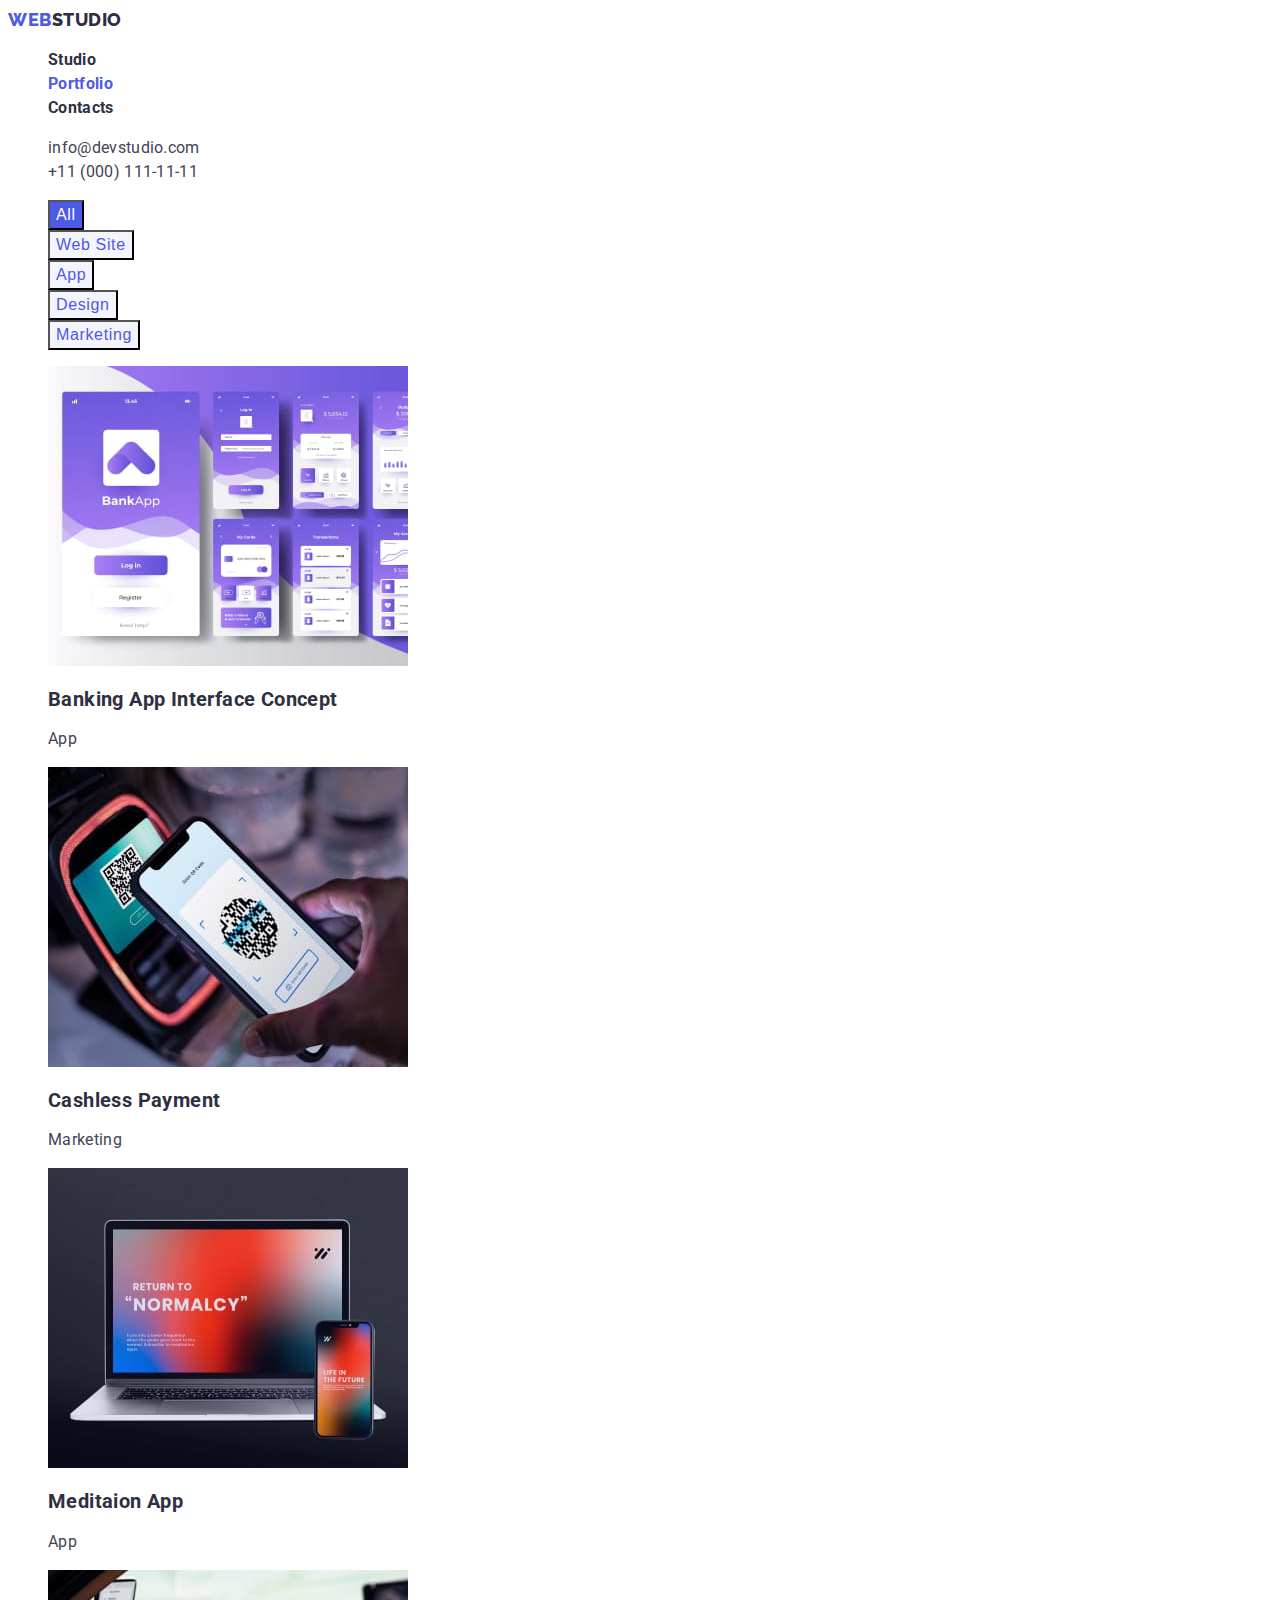
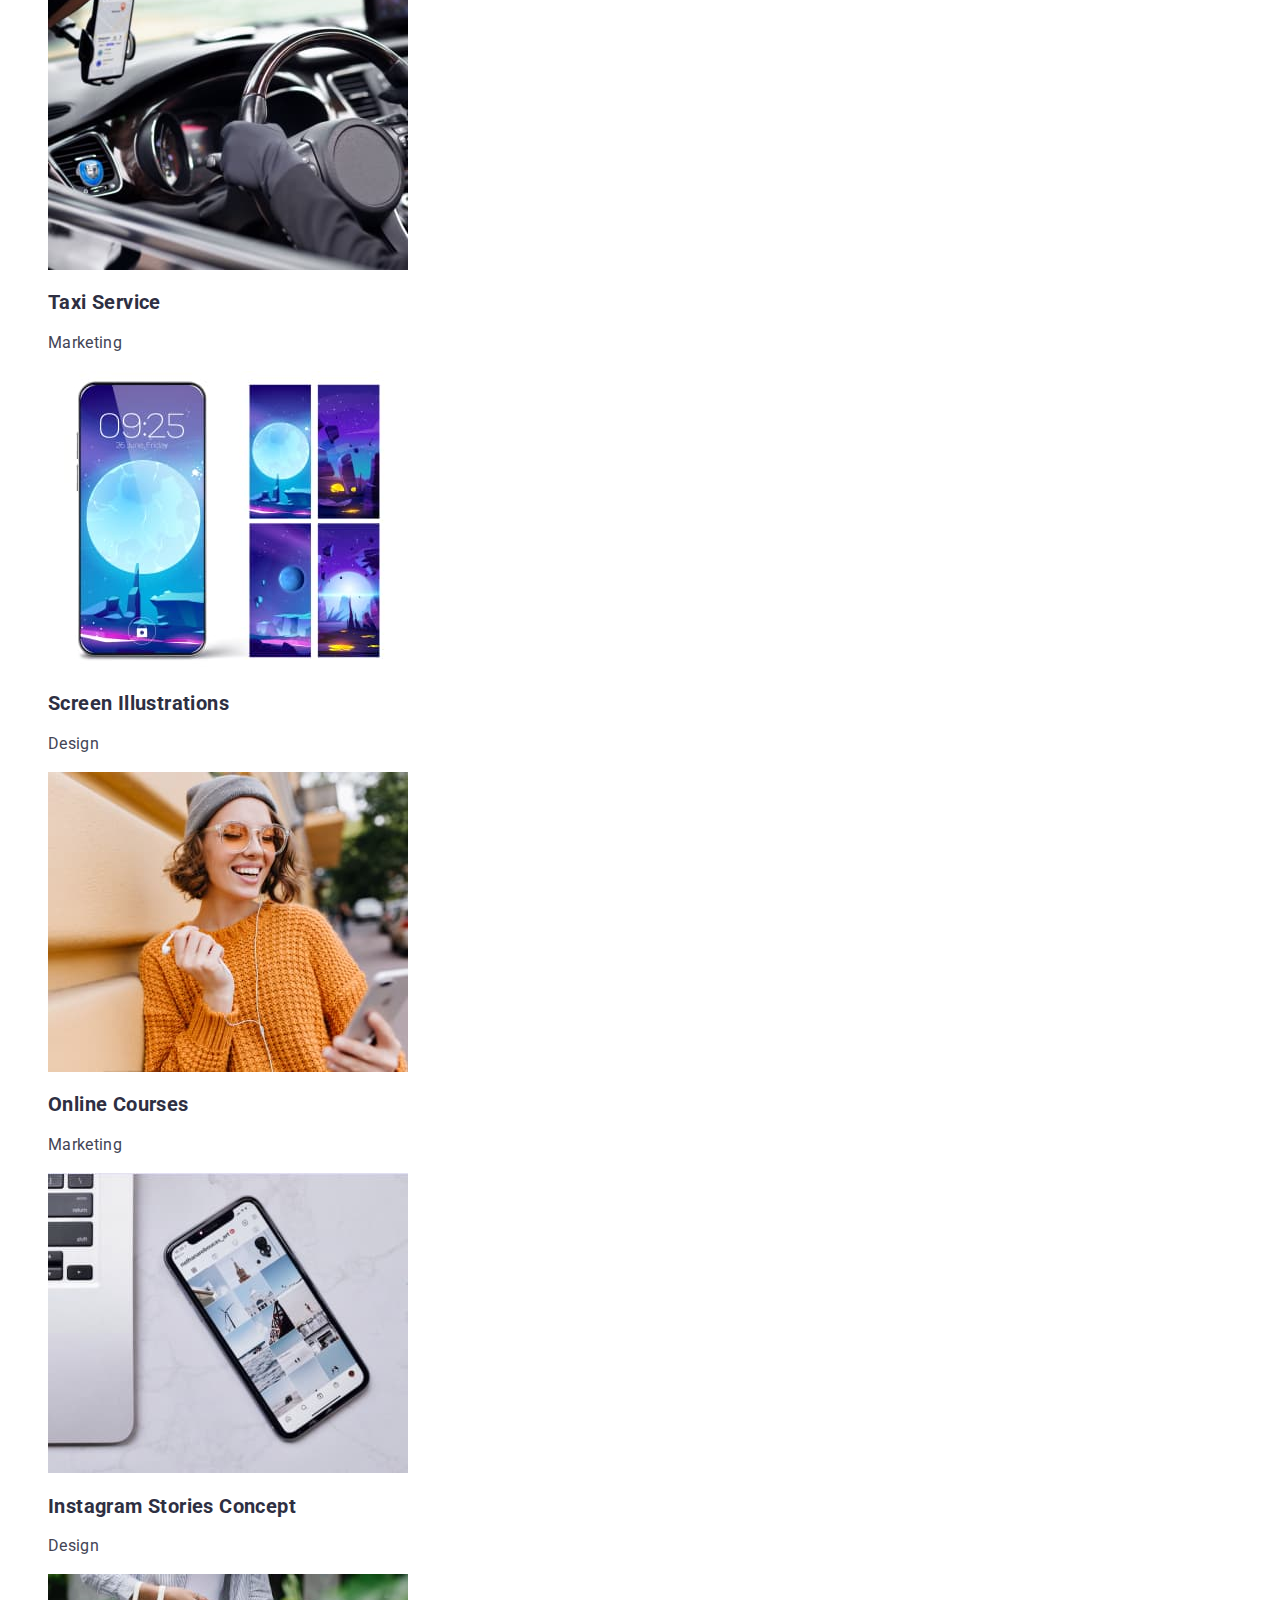
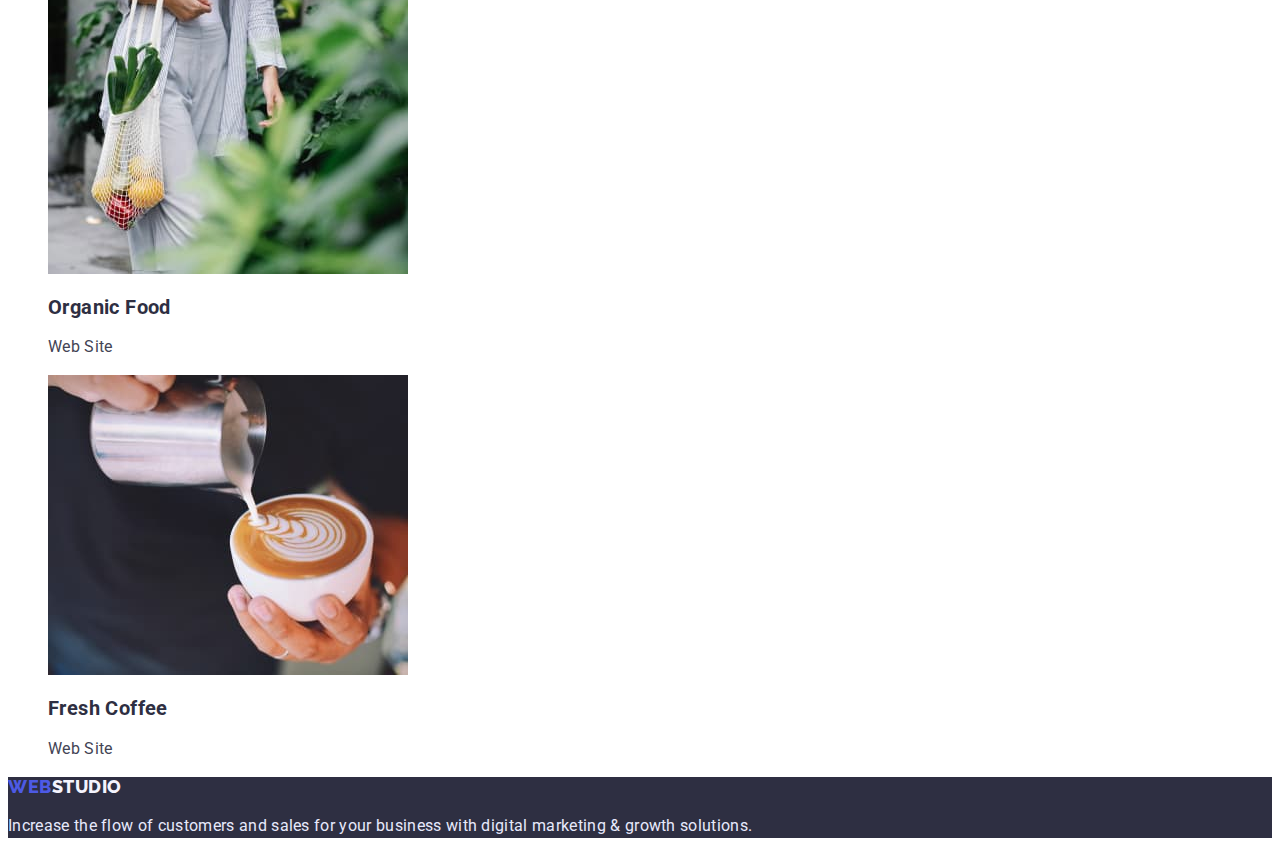
==== portfolio.html @ bb254d31 "added past work" ====
<!DOCTYPE html>
<html lang="en">
  <head>
    <meta charset="UTF-8" />
    <meta http-equiv="X-UA-Compatible" content="IE=edge" />
    <meta name="viewport" content="width=device-width, initial-scale=1.0" />
    <title>WebStudio</title>
    <link rel="preconnect" href="https://fonts.googleapis.com" />
    <link rel="preconnect" href="https://fonts.gstatic.com" crossorigin />
    <link
      href="https://fonts.googleapis.com/css2?family=Raleway:wght@700&family=Roboto:wght@400;500;700;900&display=swap"
      rel="stylesheet" />
    <link rel="stylesheet" href="./css/styles.css" />
  </head>
  <body>
    <!-- HEADER  -->
    <header class="header">
      <!-- NAV  -->
      <nav class="nav">
        <a href="./index.html" class="header-logo link">
          <span class="header-logo-accent">web</span>studio</a
        >
        <ul class="nav-list list">
          <li class="nav-item">
            <a href="./index.html" class="nav-link link"> Studio</a>
          </li>
          <li class="nav-items">
            <a href="./portfolio.html" class="nav-link link current"
              >Portfolio</a
            >
          </li>
          <li class="nav-items">
            <a href="#" class="nav-link link">Contacts</a>
          </li>
        </ul>
      </nav>
      <!-- CONTACTS  -->
      <ul class="contact-list list">
        <li class="contact-items">
          <a href="mailto:info@devstudio.com" class="contact-link link">
            info@devstudio.com
          </a>
        </li>
        <li class="contact-items">
          <a href="tel:+110001111111" class="contact-link link">
            +11 (000) 111-11-11</a
          >
        </li>
      </ul>
    </header>
    <!-- MAIN  -->
    <main>
      <section>
        <h1 hidden>Portfolio</h1>
        <ul class="portfolio-menu list">
          <li>
            <button type="button" class="menu-button current-button">All</button>
          </li>
          <li>
            <button type="button" class="menu-button">Web Site</button>
          </li>
          <li>
            <button type="button" class="menu-button">App</button>
          </li>
          <li>
            <button type="button" class="menu-button">Design</button>
          </li>
          <li>
            <button type="button" class="menu-button">Marketing</button>
          </li>
        </ul>
        <ul class="portfolio-list list">
          <li>
            <a href="" class="portfolio-link link">
              <img
                src="./images/banking-app.jpg"
                alt="Banking App"
                width="360"
                height="300"
              />
              <h2 class="porfolio-title">Banking App Interface Concept</h2>
              <p class="portfolio-text">App</p>
              <p hidden  class="portfolio-text-tip">
                14 Stylish and User-Friendly App Design Concepts · Task Manager
                App · Calorie Tracker App · Exotic Fruit Ecommerce App · Cloud
                Storage App
              </p>
            </a>
          </li>
          <li>
            <a href="" class="portfolio-link link">
              <img
                src="./images/cashless-payment.jpg"
                alt="Cashless Payment"
                width="360"
                height="300"
              />
              <h2 class="porfolio-title">Cashless Payment</h2>
              <p class="portfolio-text">Marketing</p>
              <p hidden class="portfolio-text-tip">
                14 Stylish and User-Friendly App Design Concepts · Task Manager
                App · Calorie Tracker App · Exotic Fruit Ecommerce App · Cloud
                Storage App
              </p>
            </a>
          </li>
          <li>
            <a href="" class="portfolio-link link">
              <img
                src="./images/meditaion-app.jpg"
                alt="Meditaion App"
                width="360"
                height="300"
              />
              <h2 class="porfolio-title">Meditaion App</h2>
              <p class="portfolio-text">App</p>
              <p hidden class="portfolio-text-tip">
                14 Stylish and User-Friendly App Design Concepts · Task Manager
                App · Calorie Tracker App · Exotic Fruit Ecommerce App · Cloud
                Storage App
              </p>
            </a>
          </li>
          <li>
            <a href="" class="portfolio-link link">
              <img
                src="./images/taxi-service.jpg"
                alt="Taxi Service"
                width="360"
                height="300"
              />
              <h2 class="porfolio-title">Taxi Service</h2>
              <p class="portfolio-text">Marketing</p>
              <p hidden class="portfolio-text-tip">
                14 Stylish and User-Friendly App Design Concepts · Task Manager
                App · Calorie Tracker App · Exotic Fruit Ecommerce App · Cloud
                Storage App
              </p>
            </a>
          </li>
          <li>
            <a href="" class="portfolio-link link">
              <img
                src="./images/screen-illustrations.jpg"
                alt="Screen Illustrations"
                width="360"
                height="300"
              />
              <h2 class="porfolio-title">Screen Illustrations</h2>
              <p class="portfolio-text">Design</p>
              <p hidden class="portfolio-text-tip">
                14 Stylish and User-Friendly App Design Concepts · Task Manager
                App · Calorie Tracker App · Exotic Fruit Ecommerce App · Cloud
                Storage App
              </p>
            </a>
          </li>
          <li>
            <a href="" class="portfolio-link link">
              <img
                src="./images/online-courses.jpg"
                alt="Online Courses"
                width="360"
                height="300"
              />
              <h2 class="porfolio-title">Online Courses</h2>
              <p class="portfolio-text">Marketing</p>
              <p hidden class="portfolio-text-tip">
                14 Stylish and User-Friendly App Design Concepts · Task Manager
                App · Calorie Tracker App · Exotic Fruit Ecommerce App · Cloud
                Storage App
              </p>
            </a>
          </li>
          <li>
            <a href="" class="portfolio-link link">
              <img
                src="./images/instagram-stories.jpg"
                alt="Instagram Stories Concept"
                width="360"
                height="300"
              />
              <h2 class="porfolio-title">Instagram Stories Concept</h2>
              <p class="portfolio-text">Design</p>
              <p hidden class="portfolio-text-tip">
                14 Stylish and User-Friendly App Design Concepts · Task Manager
                App · Calorie Tracker App · Exotic Fruit Ecommerce App · Cloud
                Storage App
              </p>
            </a>
          </li>
          <li>
            <a href="" class="portfolio-link link">
              <img
                src="./images/organic-food.jpg"
                alt="Organic Food"
                width="360"
                height="300"
              />
              <h2 class="porfolio-title">Organic Food</h2>
              <p class="portfolio-text">Web Site</p>
              <p hidden class="portfolio-text-tip">
                14 Stylish and User-Friendly App Design Concepts · Task Manager
                App · Calorie Tracker App · Exotic Fruit Ecommerce App · Cloud
                Storage App
              </p>
            </a>
          </li>
          <li>
            <a href="" class="portfolio-link link">
              <img
                src="./images/fresh-coffee.jpg"
                alt="Fresh Coffee"
                width="360"
                height="300"
              />
              <h2 class="porfolio-title">Fresh Coffee</h2>
              <p class="portfolio-text">Web Site</p>
              <p hidden class="portfolio-text-tip">
                14 Stylish and User-Friendly App Design Concepts · Task Manager
                App · Calorie Tracker App · Exotic Fruit Ecommerce App · Cloud
                Storage App
              </p>
            </a>
          </li>
        </ul>
      </section>
    </main>
    <footer class="footer">
      <a href="./index.html" class="footer-logo link">
        <span class="footer-logo-accent">web</span>studio</a
      >
      <p class="footer-text">
        Increase the flow of customers and sales for your business with digital
        marketing & growth solutions.
      </p>
    </footer>
  </body>
</html>
---- css/styles.css ----
:root {
  --primary-brand-color: #4d5ae5;
  --dark-color: #2e2f42;
  --success: #31d0aa;
  --text-color: #434455;
  --white-color: #ffffff;
  --light-color: #f4f4fd;
  --accent-color: #e7e9fc;
}

body {
  font-family: "Roboto", sans-serif;
  color: var(--text-color);
}

.list {
  list-style: none;
}

.link {
  text-decoration: none;
}

/* HEADER  */
/* LOGO  */
.header-logo {
  font-family: "Raleway", sans-serif;
  color: var(--dark-color);
  font-weight: 800;
  font-size: 18px;
  line-height: 1.33;
  letter-spacing: 0.03em;
  text-transform: uppercase;
}
.header-logo-accent {
  color: var(--primary-brand-color);
}
/* MENU  */
.nav-link {
  font-weight: 700;
  font-size: 16px;
  line-height: 1.5;
  letter-spacing: 0.02em;
  color: var(--dark-color);
}
.current {
  color: var(--primary-brand-color);
}
.nav-link:hover,
.nav-link:focus,
.contact-link:hover,
.contact-link:focus {
  color: var(--primary-brand-color);
}
/* CONTACT  */
.contact-link {
  font-size: 16px;
  line-height: 1.5;
  letter-spacing: 0.02em;
  color: var(--text-color);
}

/* HERO  */
.hero {
  background-color: var(--text-color);
}
.hero-title {
  font-weight: 500;
  font-size: 56px;
  line-height: 1.07;
  text-align: center;
  letter-spacing: 0.02em;
  color: var(--white-color);
}
.hero-button {
  background-color: var(--primary-brand-color);
  color: var(--white-color);
  font-weight: 500;
  font-size: 16px;
  line-height: 1.19;
  align-items: center;
  letter-spacing: 0.04em;
  cursor: pointer;
}
.hero-button:hover,
.hero-button:focus {
  background-color: #404bbf;
}

/* BENEFITS  */
.benefits-title {
  font-weight: 700;
  font-size: 20px;
  line-height: 1.2;
  letter-spacing: 0.02em;
  color: var(--dark-color);
}
.benefits-text {
  font-size: 16px;
  line-height: 1.5;
  letter-spacing: 0.02em;
}
/*  FEATURES */
.features-title {
  font-style: normal;
  font-weight: 700;
  font-size: 36px;
  line-height: 1.11;
  text-align: center;
  letter-spacing: 0.02em;
  text-transform: capitalize;
  color: var(--dark-color);
}
/* TEAM  */
.team {
background-color: var(--light-color);
}
.team-items {
  background-color: var(--white-color);
}
.team-title {
  font-weight: 700;
  font-size: 36px;
  line-height: 1.11;
  text-align: center;
  letter-spacing: 0.02em;
  text-transform: capitalize;
  color: var(--dark-color);
}
.team-name {
  font-weight: 600;
  font-size: 20px;
  line-height: 1.2;
  text-align: center;
  letter-spacing: 0.02em;
  color: var(--dark-color);
}
.team-text {
  font-size: 16px;
  line-height: 1.5;
  text-align: center;
  letter-spacing: 0.02em;
}
/* FOOTER  */
.footer {
  background-color: var(--dark-color);
}
.footer-logo {
  font-family: "Raleway", sans-serif;
  font-weight: 800;
  font-size: 18px;
  line-height: 1.16;
  align-items: center;
  letter-spacing: 0.03em;
  text-transform: uppercase;
  color: var(--light-color);
}
.footer-logo-accent {
  color: var(--primary-brand-color);
}
.footer-text {
  font-size: 16px;
  line-height: 1.5;
  letter-spacing: 0.02em;
  color: var(--accent-color);
}
/* PORTFOLIO  */
/* MENU  */
.menu-button {
  font-weight: 500;
  font-size: 16px;
  line-height: 1.5;
  align-items: center;
  text-align: center;
  letter-spacing: 0.04em;
  cursor: pointer;
  color: var(--primary-brand-color);
  background-color: var(--light-color);
}
.menu-button:hover,
.menu-button:focus {
  background-color: var(--primary-brand-color);
  color: var(--white-color);
}
.current-button{
  background-color: var(--primary-brand-color);
color: var(--white-color);
}
/* portfolio card  */
.porfolio-title {
  font-weight: 700;
  font-size: 20px;
  line-height: 1.2;

  letter-spacing: 0.02em;
  color: var(--dark-color);
}
.portfolio-text {
  font-size: 16px;
  line-height: 1.5;
  letter-spacing: 0.02em;
  color: var(--text-color);
}
.portfolio-text-tip {
  font-size: 16px;
  line-height: 1.5;
  letter-spacing: 0.02em;
  color: var(--light-color);
}
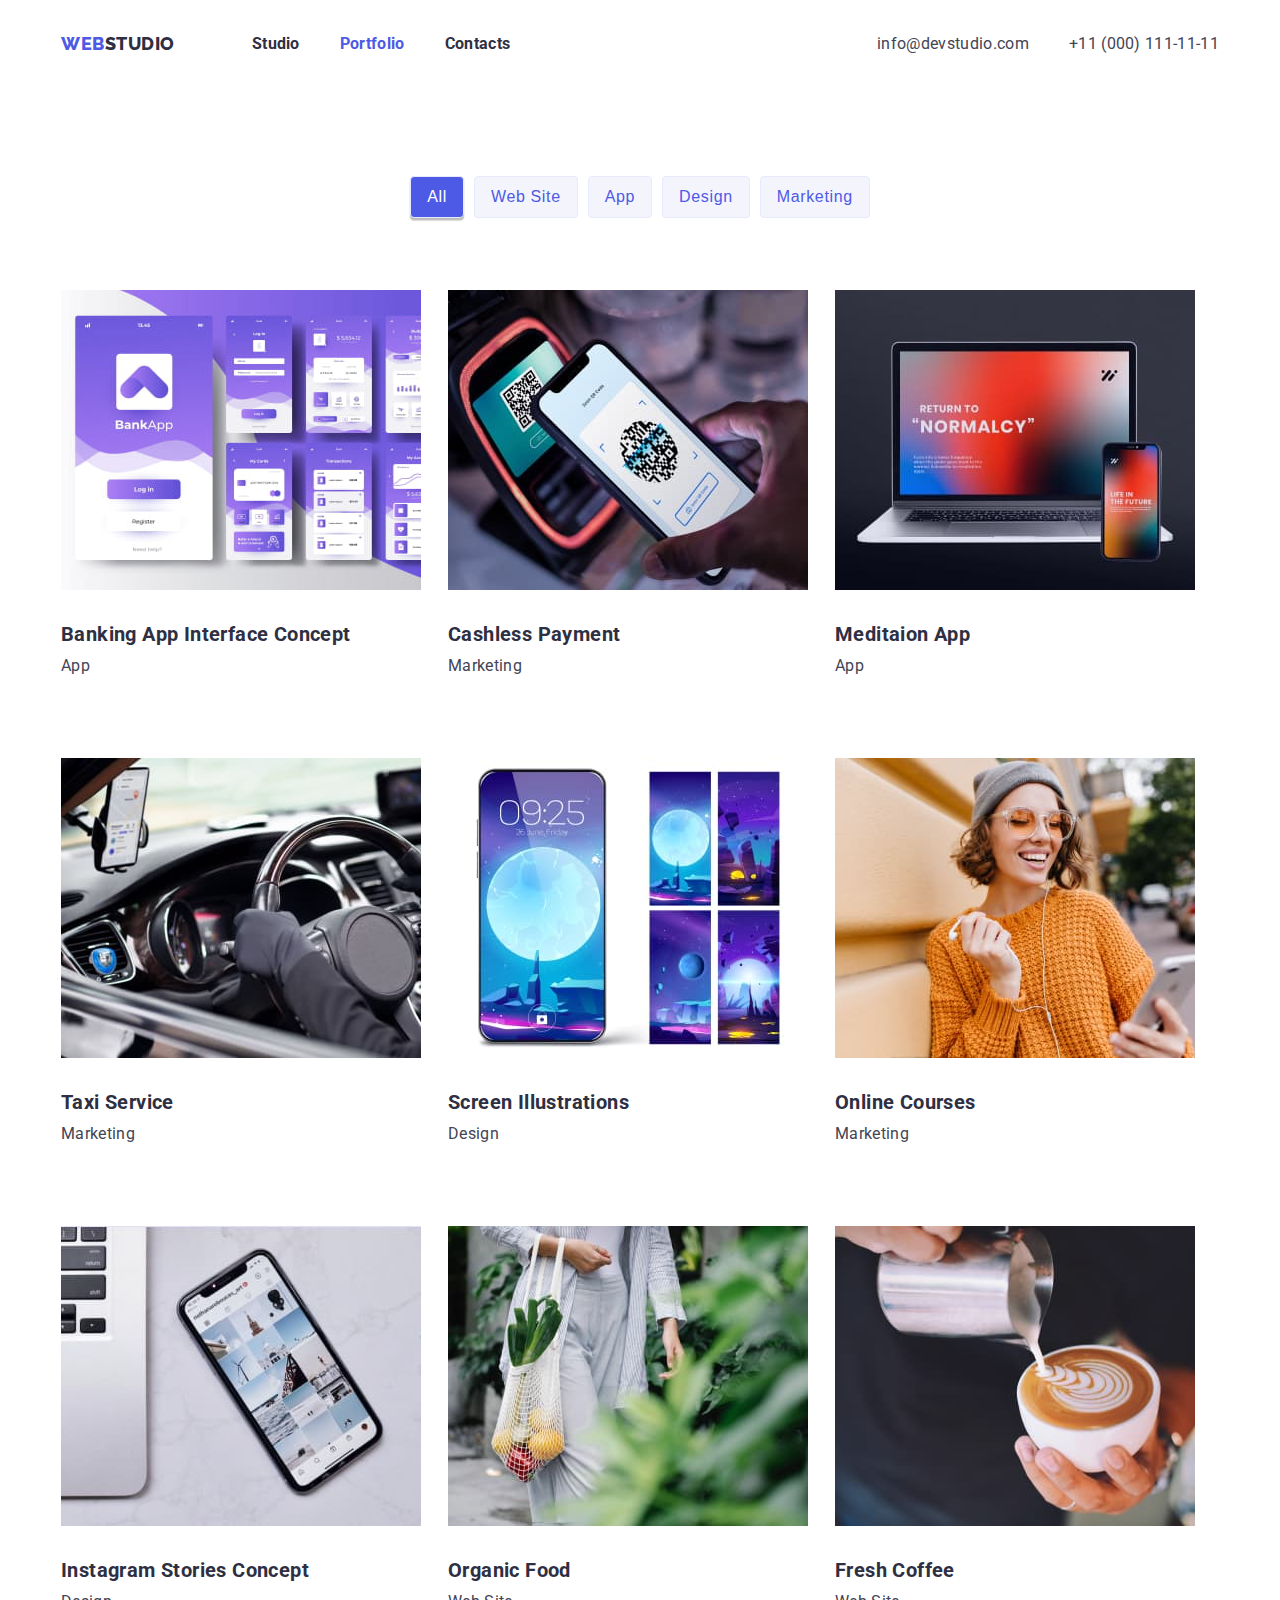
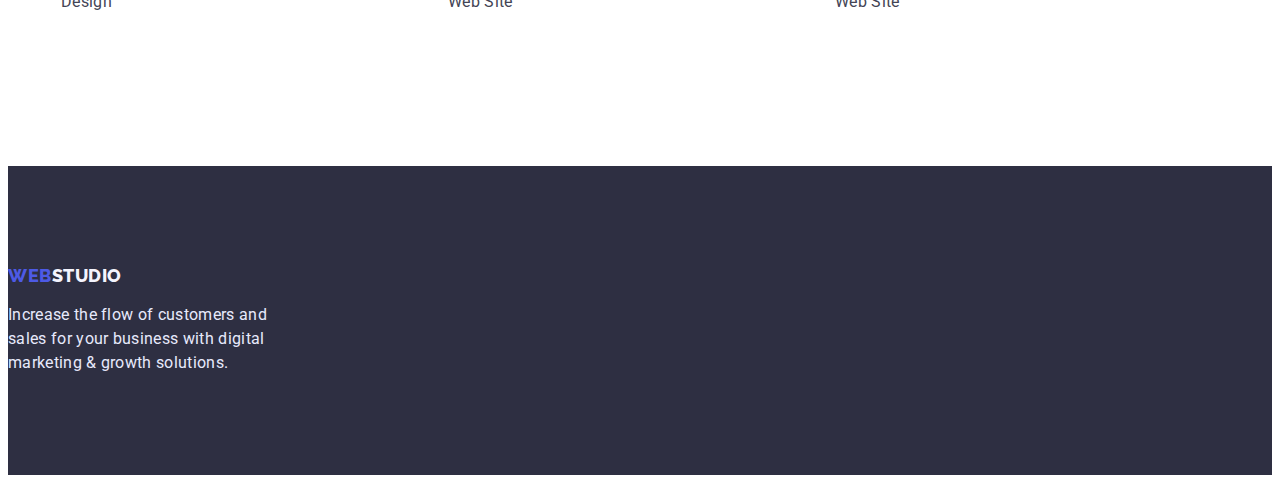
==== commit bdee3912: "added homework 3" ====
--- a/portfolio.html
+++ b/portfolio.html
@@ -10,26 +10,26 @@
     <link
       href="https://fonts.googleapis.com/css2?family=Raleway:wght@700&family=Roboto:wght@400;500;700;900&display=swap"
       rel="stylesheet" />
+      <link rel="stylesheet" href="https://cdnjs.cloudflare.com/ajax/libs/modern-normalize/1.1.0/modern-normalize.min.css" integrity="sha512-wpPYUAdjBVSE4KJnH1VR1HeZfpl1ub8YT/NKx4PuQ5NmX2tKuGu6U/JRp5y+Y8XG2tV+wKQpNHVUX03MfMFn9Q==" crossorigin="anonymous" referrerpolicy="no-referrer" />
     <link rel="stylesheet" href="./css/styles.css" />
   </head>
   <body>
     <!-- HEADER  -->
-    <header class="header">
+     <header class="header">
       <!-- NAV  -->
-      <nav class="nav">
+      <div class="container header-container">
+  <nav class="nav">
         <a href="./index.html" class="header-logo link">
           <span class="header-logo-accent">web</span>studio</a
         >
         <ul class="nav-list list">
           <li class="nav-item">
-            <a href="./index.html" class="nav-link link"> Studio</a>
-          </li>
-          <li class="nav-items">
-            <a href="./portfolio.html" class="nav-link link current"
-              >Portfolio</a
-            >
-          </li>
-          <li class="nav-items">
+            <a href="./index.html" class="nav-link link "> Studio</a>
+          </li>
+          <li class="nav-item">
+            <a href="./portfolio.html" class="nav-link link current">Portfolio</a>
+          </li>
+          <li class="nav-item">
             <a href="#" class="nav-link link">Contacts</a>
           </li>
         </ul>
@@ -47,11 +47,14 @@
           >
         </li>
       </ul>
+      </div>
+    
     </header>
     <!-- MAIN  -->
     <main>
-      <section>
-        <h1 hidden>Portfolio</h1>
+      <section class="section-portfolio">
+        <div class="container">
+<h1 hidden>Portfolio</h1>
         <ul class="portfolio-menu list">
           <li>
             <button type="button" class="menu-button current-button">All</button>
@@ -71,7 +74,7 @@
         </ul>
         <ul class="portfolio-list list">
           <li>
-            <a href="" class="portfolio-link link">
+            <a href="#" class="portfolio-link link">
               <img
                 src="./images/banking-app.jpg"
                 alt="Banking App"
@@ -88,7 +91,7 @@
             </a>
           </li>
           <li>
-            <a href="" class="portfolio-link link">
+            <a href="#" class="portfolio-link link">
               <img
                 src="./images/cashless-payment.jpg"
                 alt="Cashless Payment"
@@ -105,7 +108,7 @@
             </a>
           </li>
           <li>
-            <a href="" class="portfolio-link link">
+            <a href="#" class="portfolio-link link">
               <img
                 src="./images/meditaion-app.jpg"
                 alt="Meditaion App"
@@ -122,7 +125,7 @@
             </a>
           </li>
           <li>
-            <a href="" class="portfolio-link link">
+            <a href="#" class="portfolio-link link">
               <img
                 src="./images/taxi-service.jpg"
                 alt="Taxi Service"
@@ -139,7 +142,7 @@
             </a>
           </li>
           <li>
-            <a href="" class="portfolio-link link">
+            <a href="#" class="portfolio-link link">
               <img
                 src="./images/screen-illustrations.jpg"
                 alt="Screen Illustrations"
@@ -156,7 +159,7 @@
             </a>
           </li>
           <li>
-            <a href="" class="portfolio-link link">
+            <a href="#" class="portfolio-link link">
               <img
                 src="./images/online-courses.jpg"
                 alt="Online Courses"
@@ -173,7 +176,7 @@
             </a>
           </li>
           <li>
-            <a href="" class="portfolio-link link">
+            <a href="#" class="portfolio-link link">
               <img
                 src="./images/instagram-stories.jpg"
                 alt="Instagram Stories Concept"
@@ -190,7 +193,7 @@
             </a>
           </li>
           <li>
-            <a href="" class="portfolio-link link">
+            <a href="#" class="portfolio-link link">
               <img
                 src="./images/organic-food.jpg"
                 alt="Organic Food"
@@ -207,7 +210,7 @@
             </a>
           </li>
           <li>
-            <a href="" class="portfolio-link link">
+            <a href="#" class="portfolio-link link">
               <img
                 src="./images/fresh-coffee.jpg"
                 alt="Fresh Coffee"
@@ -224,7 +227,9 @@
             </a>
           </li>
         </ul>
-      </section>
+   
+        </div>
+           </section>
     </main>
     <footer class="footer">
       <a href="./index.html" class="footer-logo link">
--- a/css/styles.css
+++ b/css/styles.css
@@ -7,12 +7,26 @@
   --light-color: #f4f4fd;
   --accent-color: #e7e9fc;
 }
+h1,h2,h3,h4,h5,h6,p{
+  margin-top: 0;
+  margin-bottom: 0;
+}
+ul,
+ol{
+  margin-top: 0;
+  margin-bottom: 0;
+  padding-left: 0;
+}
+img{
+  display: block;
+}
 
 body {
   font-family: "Roboto", sans-serif;
   color: var(--text-color);
 }
 
+
 .list {
   list-style: none;
 }
@@ -20,9 +34,24 @@
 .link {
   text-decoration: none;
 }
+.container {
+  width: 1158px;
+  padding-left: 12px;
+  padding-right: 12px;
+  margin-right: auto;
+  margin-left: auto;
+}
+.section{
+  padding-top: 120px;
+  padding-bottom: 120px;
+}
 
 /* HEADER  */
 /* LOGO  */
+.header{
+  padding-top: 24px;
+  padding-bottom: 24px;
+}
 .header-logo {
   font-family: "Raleway", sans-serif;
   color: var(--dark-color);
@@ -31,11 +60,27 @@
   line-height: 1.33;
   letter-spacing: 0.03em;
   text-transform: uppercase;
+  margin-right: 77px;
 }
 .header-logo-accent {
   color: var(--primary-brand-color);
 }
 /* MENU  */
+.header-container{
+  display: flex;
+  align-items: center;
+}
+.nav{
+  display: flex;
+  align-items: center;
+}
+.nav-list{
+  display: flex;
+  align-items: center;
+}
+.nav-item:not(:last-child){
+  margin-right: 40px;
+}
 .nav-link {
   font-weight: 700;
   font-size: 16px;
@@ -53,11 +98,19 @@
   color: var(--primary-brand-color);
 }
 /* CONTACT  */
+.contact-list{
+  display: flex;
+  align-items: center;
+  margin-left: auto;
+}
 .contact-link {
   font-size: 16px;
   line-height: 1.5;
   letter-spacing: 0.02em;
   color: var(--text-color);
+}
+.contact-items:not(:last-child){
+  margin-right: 40px;
 }
 
 /* HERO  */
@@ -65,6 +118,7 @@
   background-color: var(--text-color);
 }
 .hero-title {
+  margin-bottom: 48px;
   font-weight: 500;
   font-size: 56px;
   line-height: 1.07;
@@ -81,6 +135,14 @@
   align-items: center;
   letter-spacing: 0.04em;
   cursor: pointer;
+  padding: 16px 32px;
+  box-shadow: 0px 4px 4px rgba(0, 0, 0, 0.15);
+    border-radius: 4px;
+    border-color: transparent;
+    margin-right: auto;
+    margin-left: auto;
+    display: block;
+    
 }
 .hero-button:hover,
 .hero-button:focus {
@@ -88,7 +150,17 @@
 }
 
 /* BENEFITS  */
+.benefits{
+  padding-bottom: 0;
+}
+.benefits-list{
+  display: flex;
+}
+.benefits-item:not(:last-child){
+  margin-right:24px ;
+}
 .benefits-title {
+  margin-bottom: 8px;
   font-weight: 700;
   font-size: 20px;
   line-height: 1.2;
@@ -101,7 +173,14 @@
   letter-spacing: 0.02em;
 }
 /*  FEATURES */
+.features-list{
+  display: flex;
+  justify-content: space-between;
+}
+
+
 .features-title {
+  margin-bottom: 72px;
   font-style: normal;
   font-weight: 700;
   font-size: 36px;
@@ -115,10 +194,17 @@
 .team {
 background-color: var(--light-color);
 }
-.team-items {
+.team-list{
+  display: flex;
+  gap: 26px;
+}
+.team-item {
   background-color: var(--white-color);
-}
+  
+}
+
 .team-title {
+  margin-bottom: 72px;
   font-weight: 700;
   font-size: 36px;
   line-height: 1.11;
@@ -128,6 +214,8 @@
   color: var(--dark-color);
 }
 .team-name {
+  margin-top: 32px;
+  margin-bottom: 8px;
   font-weight: 600;
   font-size: 20px;
   line-height: 1.2;
@@ -136,6 +224,7 @@
   color: var(--dark-color);
 }
 .team-text {
+  margin-bottom: 32px;
   font-size: 16px;
   line-height: 1.5;
   text-align: center;
@@ -143,6 +232,8 @@
 }
 /* FOOTER  */
 .footer {
+  padding-top: 100px;
+  padding-bottom: 100px;
   background-color: var(--dark-color);
 }
 .footer-logo {
@@ -159,13 +250,25 @@
   color: var(--primary-brand-color);
 }
 .footer-text {
+  margin-top: 16px;
+  max-width: 264px;
   font-size: 16px;
   line-height: 1.5;
   letter-spacing: 0.02em;
   color: var(--accent-color);
 }
 /* PORTFOLIO  */
+.section-portfolio{
+  padding-top: 96px;
+  padding-bottom: 120px;
+}
 /* MENU  */
+.portfolio-menu{
+  display: flex;
+justify-content: center;
+gap: 10px;
+margin-bottom: 72px;
+}
 .menu-button {
   font-weight: 500;
   font-size: 16px;
@@ -176,18 +279,31 @@
   cursor: pointer;
   color: var(--primary-brand-color);
   background-color: var(--light-color);
+  border: 1px solid #E7E9FC;
+    border-radius: 4px;
+    padding: 8px 16px;
 }
 .menu-button:hover,
 .menu-button:focus {
   background-color: var(--primary-brand-color);
   color: var(--white-color);
+  box-shadow: 0px 3px 1px rgba(0, 0, 0, 0.1), 0px 2px 1px rgba(0, 0, 0, 0.08), 0px 2px 2px rgba(0, 0, 0, 0.12);
 }
 .current-button{
   background-color: var(--primary-brand-color);
 color: var(--white-color);
+box-shadow: 0px 3px 1px rgba(0, 0, 0, 0.1), 0px 2px 1px rgba(0, 0, 0, 0.08), 0px 2px 2px rgba(0, 0, 0, 0.12);
 }
 /* portfolio card  */
+.portfolio-list{
+  display: flex;
+  flex-wrap: wrap;
+  column-gap: 27px ;
+  row-gap: 48px;
+}
 .porfolio-title {
+  margin-top: 32px;
+  margin-bottom: 8px;
   font-weight: 700;
   font-size: 20px;
   line-height: 1.2;
@@ -196,6 +312,7 @@
   color: var(--dark-color);
 }
 .portfolio-text {
+  margin-bottom: 32px;
   font-size: 16px;
   line-height: 1.5;
   letter-spacing: 0.02em;
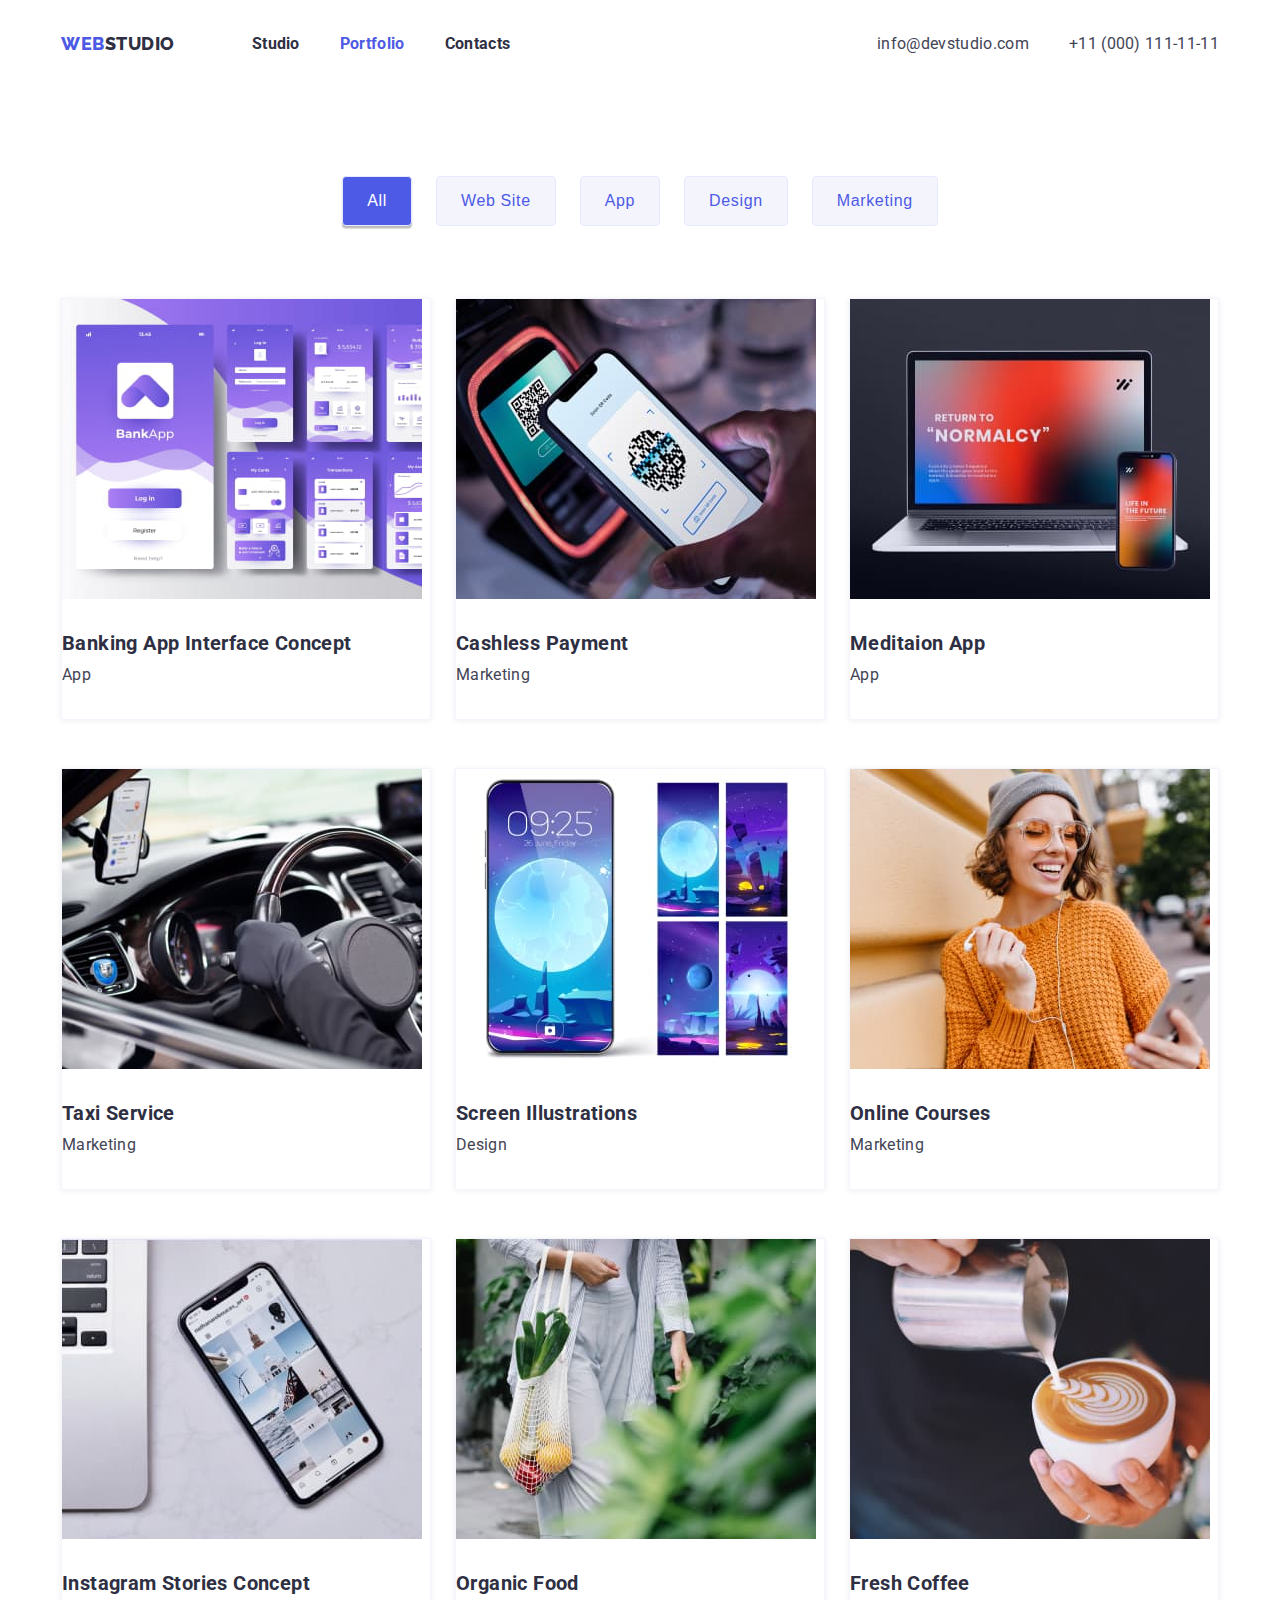
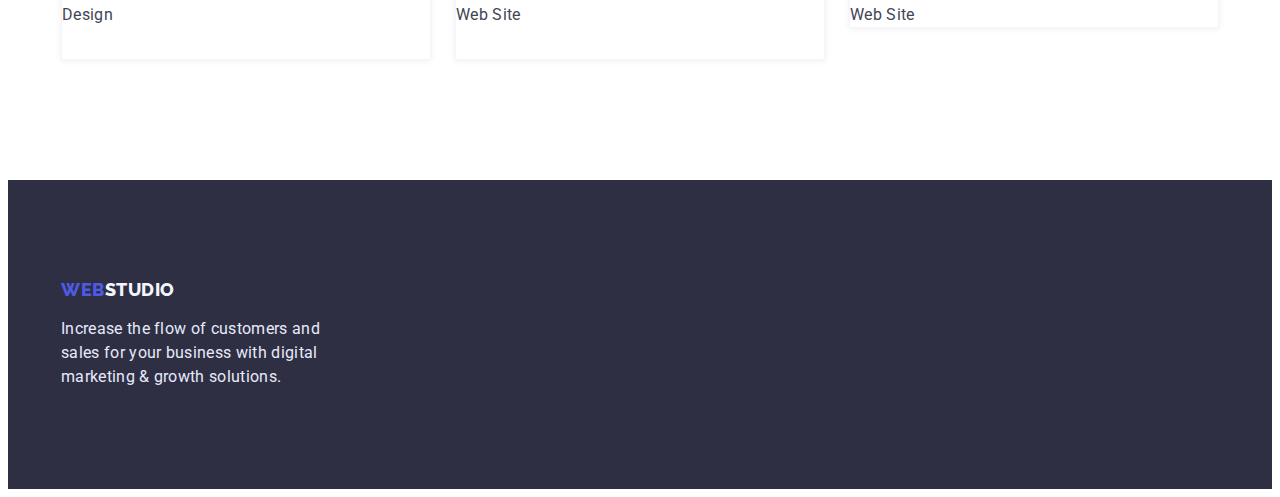
==== commit 9fc89d53: "correct" ====
--- a/portfolio.html
+++ b/portfolio.html
@@ -9,236 +9,276 @@
     <link rel="preconnect" href="https://fonts.gstatic.com" crossorigin />
     <link
       href="https://fonts.googleapis.com/css2?family=Raleway:wght@700&family=Roboto:wght@400;500;700;900&display=swap"
-      rel="stylesheet" />
-      <link rel="stylesheet" href="https://cdnjs.cloudflare.com/ajax/libs/modern-normalize/1.1.0/modern-normalize.min.css" integrity="sha512-wpPYUAdjBVSE4KJnH1VR1HeZfpl1ub8YT/NKx4PuQ5NmX2tKuGu6U/JRp5y+Y8XG2tV+wKQpNHVUX03MfMFn9Q==" crossorigin="anonymous" referrerpolicy="no-referrer" />
+      rel="stylesheet"
+    />
+    <link
+      rel="stylesheet"
+      href="https://cdnjs.cloudflare.com/ajax/libs/modern-normalize/1.1.0/modern-normalize.min.css"
+      integrity="sha512-wpPYUAdjBVSE4KJnH1VR1HeZfpl1ub8YT/NKx4PuQ5NmX2tKuGu6U/JRp5y+Y8XG2tV+wKQpNHVUX03MfMFn9Q=="
+      crossorigin="anonymous"
+      referrerpolicy="no-referrer"
+    />
     <link rel="stylesheet" href="./css/styles.css" />
   </head>
   <body>
     <!-- HEADER  -->
-     <header class="header">
+    <header class="header">
       <!-- NAV  -->
       <div class="container header-container">
-  <nav class="nav">
-        <a href="./index.html" class="header-logo link">
-          <span class="header-logo-accent">web</span>studio</a
-        >
-        <ul class="nav-list list">
-          <li class="nav-item">
-            <a href="./index.html" class="nav-link link "> Studio</a>
+        <nav class="nav">
+          <a href="./index.html" class="header-logo link">
+            <span class="header-logo-accent">web</span>studio</a
+          >
+          <ul class="nav-list list">
+            <li class="nav-item">
+              <a href="./index.html" class="nav-link link"> Studio</a>
+            </li>
+            <li class="nav-item">
+              <a href="./portfolio.html" class="nav-link link current"
+                >Portfolio</a
+              >
+            </li>
+            <li class="nav-item">
+              <a href="#" class="nav-link link">Contacts</a>
+            </li>
+          </ul>
+        </nav>
+        <!-- CONTACTS  -->
+        <ul class="contact-list list">
+          <li class="contact-items">
+            <a href="mailto:info@devstudio.com" class="contact-link link">
+              info@devstudio.com
+            </a>
           </li>
-          <li class="nav-item">
-            <a href="./portfolio.html" class="nav-link link current">Portfolio</a>
-          </li>
-          <li class="nav-item">
-            <a href="#" class="nav-link link">Contacts</a>
+          <li class="contact-items">
+            <a href="tel:+110001111111" class="contact-link link">
+              +11 (000) 111-11-11</a
+            >
           </li>
         </ul>
-      </nav>
-      <!-- CONTACTS  -->
-      <ul class="contact-list list">
-        <li class="contact-items">
-          <a href="mailto:info@devstudio.com" class="contact-link link">
-            info@devstudio.com
-          </a>
-        </li>
-        <li class="contact-items">
-          <a href="tel:+110001111111" class="contact-link link">
-            +11 (000) 111-11-11</a
-          >
-        </li>
-      </ul>
       </div>
-    
     </header>
     <!-- MAIN  -->
     <main>
       <section class="section-portfolio">
         <div class="container">
-<h1 hidden>Portfolio</h1>
-        <ul class="portfolio-menu list">
-          <li>
-            <button type="button" class="menu-button current-button">All</button>
-          </li>
-          <li>
-            <button type="button" class="menu-button">Web Site</button>
-          </li>
-          <li>
-            <button type="button" class="menu-button">App</button>
-          </li>
-          <li>
-            <button type="button" class="menu-button">Design</button>
-          </li>
-          <li>
-            <button type="button" class="menu-button">Marketing</button>
-          </li>
-        </ul>
-        <ul class="portfolio-list list">
-          <li>
-            <a href="#" class="portfolio-link link">
-              <img
-                src="./images/banking-app.jpg"
-                alt="Banking App"
-                width="360"
-                height="300"
-              />
-              <h2 class="porfolio-title">Banking App Interface Concept</h2>
-              <p class="portfolio-text">App</p>
-              <p hidden  class="portfolio-text-tip">
-                14 Stylish and User-Friendly App Design Concepts · Task Manager
-                App · Calorie Tracker App · Exotic Fruit Ecommerce App · Cloud
-                Storage App
-              </p>
-            </a>
-          </li>
-          <li>
-            <a href="#" class="portfolio-link link">
-              <img
-                src="./images/cashless-payment.jpg"
-                alt="Cashless Payment"
-                width="360"
-                height="300"
-              />
-              <h2 class="porfolio-title">Cashless Payment</h2>
-              <p class="portfolio-text">Marketing</p>
-              <p hidden class="portfolio-text-tip">
-                14 Stylish and User-Friendly App Design Concepts · Task Manager
-                App · Calorie Tracker App · Exotic Fruit Ecommerce App · Cloud
-                Storage App
-              </p>
-            </a>
-          </li>
-          <li>
-            <a href="#" class="portfolio-link link">
-              <img
-                src="./images/meditaion-app.jpg"
-                alt="Meditaion App"
-                width="360"
-                height="300"
-              />
-              <h2 class="porfolio-title">Meditaion App</h2>
-              <p class="portfolio-text">App</p>
-              <p hidden class="portfolio-text-tip">
-                14 Stylish and User-Friendly App Design Concepts · Task Manager
-                App · Calorie Tracker App · Exotic Fruit Ecommerce App · Cloud
-                Storage App
-              </p>
-            </a>
-          </li>
-          <li>
-            <a href="#" class="portfolio-link link">
-              <img
-                src="./images/taxi-service.jpg"
-                alt="Taxi Service"
-                width="360"
-                height="300"
-              />
-              <h2 class="porfolio-title">Taxi Service</h2>
-              <p class="portfolio-text">Marketing</p>
-              <p hidden class="portfolio-text-tip">
-                14 Stylish and User-Friendly App Design Concepts · Task Manager
-                App · Calorie Tracker App · Exotic Fruit Ecommerce App · Cloud
-                Storage App
-              </p>
-            </a>
-          </li>
-          <li>
-            <a href="#" class="portfolio-link link">
-              <img
-                src="./images/screen-illustrations.jpg"
-                alt="Screen Illustrations"
-                width="360"
-                height="300"
-              />
-              <h2 class="porfolio-title">Screen Illustrations</h2>
-              <p class="portfolio-text">Design</p>
-              <p hidden class="portfolio-text-tip">
-                14 Stylish and User-Friendly App Design Concepts · Task Manager
-                App · Calorie Tracker App · Exotic Fruit Ecommerce App · Cloud
-                Storage App
-              </p>
-            </a>
-          </li>
-          <li>
-            <a href="#" class="portfolio-link link">
-              <img
-                src="./images/online-courses.jpg"
-                alt="Online Courses"
-                width="360"
-                height="300"
-              />
-              <h2 class="porfolio-title">Online Courses</h2>
-              <p class="portfolio-text">Marketing</p>
-              <p hidden class="portfolio-text-tip">
-                14 Stylish and User-Friendly App Design Concepts · Task Manager
-                App · Calorie Tracker App · Exotic Fruit Ecommerce App · Cloud
-                Storage App
-              </p>
-            </a>
-          </li>
-          <li>
-            <a href="#" class="portfolio-link link">
-              <img
-                src="./images/instagram-stories.jpg"
-                alt="Instagram Stories Concept"
-                width="360"
-                height="300"
-              />
-              <h2 class="porfolio-title">Instagram Stories Concept</h2>
-              <p class="portfolio-text">Design</p>
-              <p hidden class="portfolio-text-tip">
-                14 Stylish and User-Friendly App Design Concepts · Task Manager
-                App · Calorie Tracker App · Exotic Fruit Ecommerce App · Cloud
-                Storage App
-              </p>
-            </a>
-          </li>
-          <li>
-            <a href="#" class="portfolio-link link">
-              <img
-                src="./images/organic-food.jpg"
-                alt="Organic Food"
-                width="360"
-                height="300"
-              />
-              <h2 class="porfolio-title">Organic Food</h2>
-              <p class="portfolio-text">Web Site</p>
-              <p hidden class="portfolio-text-tip">
-                14 Stylish and User-Friendly App Design Concepts · Task Manager
-                App · Calorie Tracker App · Exotic Fruit Ecommerce App · Cloud
-                Storage App
-              </p>
-            </a>
-          </li>
-          <li>
-            <a href="#" class="portfolio-link link">
-              <img
-                src="./images/fresh-coffee.jpg"
-                alt="Fresh Coffee"
-                width="360"
-                height="300"
-              />
-              <h2 class="porfolio-title">Fresh Coffee</h2>
-              <p class="portfolio-text">Web Site</p>
-              <p hidden class="portfolio-text-tip">
-                14 Stylish and User-Friendly App Design Concepts · Task Manager
-                App · Calorie Tracker App · Exotic Fruit Ecommerce App · Cloud
-                Storage App
-              </p>
-            </a>
-          </li>
-        </ul>
-   
+          <h1 class="hidden">Portfolio</h1>
+          <ul class="portfolio-menu list">
+            <li>
+              <button type="button" class="menu-button current-button">
+                All
+              </button>
+            </li>
+            <li>
+              <button type="button" class="menu-button">Web Site</button>
+            </li>
+            <li>
+              <button type="button" class="menu-button">App</button>
+            </li>
+            <li>
+              <button type="button" class="menu-button">Design</button>
+            </li>
+            <li>
+              <button type="button" class="menu-button">Marketing</button>
+            </li>
+          </ul>
+          <ul class="portfolio-list list">
+            <li class="portfolio-item">
+              <a href="#" class="portfolio-link link">
+                <img
+                  src="./images/banking-app.jpg"
+                  alt="Banking App"
+                  width="360"
+                  height="300"
+                />
+                <div class="portfolio-wrapper">
+<h2 class="porfolio-title">Banking App Interface Concept</h2>
+                <p class="portfolio-text">App</p>
+                <p hidden class="portfolio-text-tip">
+                  14 Stylish and User-Friendly App Design Concepts · Task
+                  Manager App · Calorie Tracker App · Exotic Fruit Ecommerce App
+                  · Cloud Storage App
+                </p>
+                </div>
+                
+                
+              </a>
+            </li>
+            <li class="portfolio-item">
+              <a href="#" class="portfolio-link link">
+                <img
+                  src="./images/cashless-payment.jpg"
+                  alt="Cashless Payment"
+                  width="360"
+                  height="300"
+                />
+                <div class="portfolio-wrapper">
+<h2 class="porfolio-title">Cashless Payment</h2>
+                <p class="portfolio-text">Marketing</p>
+                <p hidden class="portfolio-text-tip">
+                  14 Stylish and User-Friendly App Design Concepts · Task
+                  Manager App · Calorie Tracker App · Exotic Fruit Ecommerce App
+                  · Cloud Storage App
+                </p>
+                </div>
+                
+              </a>
+            </li>
+            <li class="portfolio-item">
+              <a href="#" class="portfolio-link link">
+                <img
+                  src="./images/meditaion-app.jpg"
+                  alt="Meditaion App"
+                  width="360"
+                  height="300"
+                />
+                <div class="portfolio-wrapper">
+<h2 class="porfolio-title">Meditaion App</h2>
+                <p class="portfolio-text">App</p>
+                <p hidden class="portfolio-text-tip">
+                  14 Stylish and User-Friendly App Design Concepts · Task
+                  Manager App · Calorie Tracker App · Exotic Fruit Ecommerce App
+                  · Cloud Storage App
+                </p>
+                </div>
+                
+              </a>
+            </li>
+            <li class="portfolio-item">
+              <a href="#" class="portfolio-link link">
+                <img
+                  src="./images/taxi-service.jpg"
+                  alt="Taxi Service"
+                  width="360"
+                  height="300"
+                />
+                <div class="portfolio-wrapper">
+<h2 class="porfolio-title">Taxi Service</h2>
+                <p class="portfolio-text">Marketing</p>
+                <p hidden class="portfolio-text-tip">
+                  14 Stylish and User-Friendly App Design Concepts · Task
+                  Manager App · Calorie Tracker App · Exotic Fruit Ecommerce App
+                  · Cloud Storage App
+                </p>
+                </div>
+                
+              </a>
+            </li>
+            <li class="portfolio-item">
+              <a href="#" class="portfolio-link link">
+                <img
+                  src="./images/screen-illustrations.jpg"
+                  alt="Screen Illustrations"
+                  width="360"
+                  height="300"
+                />
+                <div class="portfolio-wrapper">
+<h2 class="porfolio-title">Screen Illustrations</h2>
+                <p class="portfolio-text">Design</p>
+                <p hidden class="portfolio-text-tip">
+                  14 Stylish and User-Friendly App Design Concepts · Task
+                  Manager App · Calorie Tracker App · Exotic Fruit Ecommerce App
+                  · Cloud Storage App
+                </p>
+                </div>
+                
+              </a>
+            </li>
+            <li class="portfolio-item">
+              <a href="#" class="portfolio-link link">
+                <img
+                  src="./images/online-courses.jpg"
+                  alt="Online Courses"
+                  width="360"
+                  height="300"
+                />
+                <div class="portfolio-wrapper">
+ <h2 class="porfolio-title">Online Courses</h2>
+                <p class="portfolio-text">Marketing</p>
+                <p hidden class="portfolio-text-tip">
+                  14 Stylish and User-Friendly App Design Concepts · Task
+                  Manager App · Calorie Tracker App · Exotic Fruit Ecommerce App
+                  · Cloud Storage App
+                </p>
+                </div>
+               
+              </a>
+            </li>
+            <li class="portfolio-item">
+              <a href="#" class="portfolio-link link">
+                <img
+                  src="./images/instagram-stories.jpg"
+                  alt="Instagram Stories Concept"
+                  width="360"
+                  height="300"
+                />
+                <div class="portfolio-wrapper">
+<h2 class="porfolio-title">Instagram Stories Concept</h2>
+                <p class="portfolio-text">Design</p>
+                <p hidden class="portfolio-text-tip">
+                  14 Stylish and User-Friendly App Design Concepts · Task
+                  Manager App · Calorie Tracker App · Exotic Fruit Ecommerce App
+                  · Cloud Storage App
+                </p>
+                </div>
+                
+              </a>
+            </li>
+            <li class="portfolio-item">
+              <a href="#" class="portfolio-link link">
+                <img
+                  src="./images/organic-food.jpg"
+                  alt="Organic Food"
+                  width="360"
+                  height="300"
+                />
+                <div class="portfolio-wrapper">
+ <h2 class="porfolio-title">Organic Food</h2>
+                <p class="portfolio-text">Web Site</p>
+                <p hidden class="portfolio-text-tip">
+                  14 Stylish and User-Friendly App Design Concepts · Task
+                  Manager App · Calorie Tracker App · Exotic Fruit Ecommerce App
+                  · Cloud Storage App
+                </p>
+                </div>
+               
+              </a>
+            </li>
+            <li class="portfolio-item">
+              <a href="#" class="portfolio-link link">
+                <img
+                  src="./images/fresh-coffee.jpg"
+                  alt="Fresh Coffee"
+                  width="360"
+                  height="300"
+                />
+                <div class="portfolio-wrapper">
+
+                </div>
+                <h2 class="porfolio-title">Fresh Coffee</h2>
+                <p class="portfolio-text">Web Site</p>
+                <p hidden class="portfolio-text-tip">
+                  14 Stylish and User-Friendly App Design Concepts · Task
+                  Manager App · Calorie Tracker App · Exotic Fruit Ecommerce App
+                  · Cloud Storage App
+                </p>
+              </a>
+            </li>
+          </ul>
         </div>
-           </section>
+      </section>
     </main>
     <footer class="footer">
-      <a href="./index.html" class="footer-logo link">
+      <div class="container">
+<a href="./index.html" class="footer-logo link">
         <span class="footer-logo-accent">web</span>studio</a
       >
       <p class="footer-text">
         Increase the flow of customers and sales for your business with digital
         marketing & growth solutions.
       </p>
+      </div>
+      
     </footer>
   </body>
 </html>
--- a/css/styles.css
+++ b/css/styles.css
@@ -7,17 +7,23 @@
   --light-color: #f4f4fd;
   --accent-color: #e7e9fc;
 }
-h1,h2,h3,h4,h5,h6,p{
+h1,
+h2,
+h3,
+h4,
+h5,
+h6,
+p {
   margin-top: 0;
   margin-bottom: 0;
 }
 ul,
-ol{
+ol {
   margin-top: 0;
   margin-bottom: 0;
   padding-left: 0;
 }
-img{
+img {
   display: block;
 }
 
@@ -26,7 +32,6 @@
   color: var(--text-color);
 }
 
-
 .list {
   list-style: none;
 }
@@ -36,19 +41,31 @@
 }
 .container {
   width: 1158px;
-  padding-left: 12px;
-  padding-right: 12px;
+  padding-left: 15px;
+  padding-right: 15px;
   margin-right: auto;
   margin-left: auto;
 }
-.section{
+.section {
   padding-top: 120px;
   padding-bottom: 120px;
 }
+.hidden{
+  position: absolute;
+  white-space: nowrap;
+  width: 1px;
+  height: 1px;
+  overflow: hidden;
+  border: 0;
+  padding: 0;
+  clip: rect(0 0 0 0);
+  clip-path: inset(50%);
+  margin: -1px;
+}
 
 /* HEADER  */
 /* LOGO  */
-.header{
+.header {
   padding-top: 24px;
   padding-bottom: 24px;
 }
@@ -66,19 +83,19 @@
   color: var(--primary-brand-color);
 }
 /* MENU  */
-.header-container{
-  display: flex;
-  align-items: center;
-}
-.nav{
-  display: flex;
-  align-items: center;
-}
-.nav-list{
-  display: flex;
-  align-items: center;
-}
-.nav-item:not(:last-child){
+.header-container {
+  display: flex;
+  align-items: center;
+}
+.nav {
+  display: flex;
+  align-items: center;
+}
+.nav-list {
+  display: flex;
+  align-items: center;
+}
+.nav-item:not(:last-child) {
   margin-right: 40px;
 }
 .nav-link {
@@ -98,7 +115,7 @@
   color: var(--primary-brand-color);
 }
 /* CONTACT  */
-.contact-list{
+.contact-list {
   display: flex;
   align-items: center;
   margin-left: auto;
@@ -109,13 +126,15 @@
   letter-spacing: 0.02em;
   color: var(--text-color);
 }
-.contact-items:not(:last-child){
+.contact-items:not(:last-child) {
   margin-right: 40px;
 }
 
 /* HERO  */
 .hero {
   background-color: var(--text-color);
+  padding-top: 192px;
+  padding-bottom: 192px;
 }
 .hero-title {
   margin-bottom: 48px;
@@ -137,12 +156,11 @@
   cursor: pointer;
   padding: 16px 32px;
   box-shadow: 0px 4px 4px rgba(0, 0, 0, 0.15);
-    border-radius: 4px;
-    border-color: transparent;
-    margin-right: auto;
-    margin-left: auto;
-    display: block;
-    
+  border-radius: 4px;
+  border-color: transparent;
+  margin-right: auto;
+  margin-left: auto;
+  display: block;
 }
 .hero-button:hover,
 .hero-button:focus {
@@ -150,14 +168,18 @@
 }
 
 /* BENEFITS  */
-.benefits{
+.benefits {
   padding-bottom: 0;
 }
-.benefits-list{
-  display: flex;
-}
-.benefits-item:not(:last-child){
-  margin-right:24px ;
+.benefits-list {
+  display: flex;
+}
+.benefits-item{
+  width: calc((100% - 72px) / 4);
+}
+.benefits-item:not(:last-child) {
+  margin-right: 24px;
+ 
 }
 .benefits-title {
   margin-bottom: 8px;
@@ -173,11 +195,10 @@
   letter-spacing: 0.02em;
 }
 /*  FEATURES */
-.features-list{
+.features-list {
   display: flex;
   justify-content: space-between;
 }
-
 
 .features-title {
   margin-bottom: 72px;
@@ -192,16 +213,17 @@
 }
 /* TEAM  */
 .team {
-background-color: var(--light-color);
-}
-.team-list{
+  background-color: var(--light-color);
+}
+.team-list {
   display: flex;
   gap: 26px;
 }
 .team-item {
   background-color: var(--white-color);
-  
-}
+  box-shadow: 0px 1px 6px rgba(46, 47, 66, 0.08), 0px 1px 1px rgba(46, 47, 66, 0.16), 0px 2px 1px rgba(46, 47, 66, 0.08);
+    border-radius: 0px 0px 4px 4px;
+  }
 
 .team-title {
   margin-bottom: 72px;
@@ -213,8 +235,12 @@
   text-transform: capitalize;
   color: var(--dark-color);
 }
+.wrapper-team{
+margin-top: 32px;
+margin-bottom: 32px;
+}
 .team-name {
-  margin-top: 32px;
+  
   margin-bottom: 8px;
   font-weight: 600;
   font-size: 20px;
@@ -224,7 +250,7 @@
   color: var(--dark-color);
 }
 .team-text {
-  margin-bottom: 32px;
+  
   font-size: 16px;
   line-height: 1.5;
   text-align: center;
@@ -258,16 +284,16 @@
   color: var(--accent-color);
 }
 /* PORTFOLIO  */
-.section-portfolio{
+.section-portfolio {
   padding-top: 96px;
   padding-bottom: 120px;
 }
 /* MENU  */
-.portfolio-menu{
-  display: flex;
-justify-content: center;
-gap: 10px;
-margin-bottom: 72px;
+.portfolio-menu {
+  display: flex;
+  justify-content: center;
+  gap: 24px;
+  margin-bottom: 72px;
 }
 .menu-button {
   font-weight: 500;
@@ -279,30 +305,41 @@
   cursor: pointer;
   color: var(--primary-brand-color);
   background-color: var(--light-color);
-  border: 1px solid #E7E9FC;
-    border-radius: 4px;
-    padding: 8px 16px;
+  border: 1px solid #e7e9fc;
+  border-radius: 4px;
+  padding: 12px 24px;
 }
 .menu-button:hover,
 .menu-button:focus {
   background-color: var(--primary-brand-color);
   color: var(--white-color);
-  box-shadow: 0px 3px 1px rgba(0, 0, 0, 0.1), 0px 2px 1px rgba(0, 0, 0, 0.08), 0px 2px 2px rgba(0, 0, 0, 0.12);
-}
-.current-button{
+
+}
+.current-button {
   background-color: var(--primary-brand-color);
-color: var(--white-color);
-box-shadow: 0px 3px 1px rgba(0, 0, 0, 0.1), 0px 2px 1px rgba(0, 0, 0, 0.08), 0px 2px 2px rgba(0, 0, 0, 0.12);
+  color: var(--white-color);
+  box-shadow: 0px 3px 1px rgba(0, 0, 0, 0.1), 0px 2px 1px rgba(0, 0, 0, 0.08),
+    0px 2px 2px rgba(0, 0, 0, 0.12);
 }
 /* portfolio card  */
-.portfolio-list{
+.portfolio-list {
   display: flex;
   flex-wrap: wrap;
-  column-gap: 27px ;
+  column-gap: 24px;
   row-gap: 48px;
 }
+.portfolio-item{
+  width: calc((100% - 48px) / 3);
+}
+.portfolio-link{
+  border: 0.5px solid #F4F4FD;
+    box-shadow: 0px 1px 6px rgba(46, 47, 66, 0.08);
+    display: block;}
+    .portfolio-wrapper{
+      margin-top: 32px;
+  margin-bottom: 32px;
+    }
 .porfolio-title {
-  margin-top: 32px;
   margin-bottom: 8px;
   font-weight: 700;
   font-size: 20px;
@@ -312,7 +349,7 @@
   color: var(--dark-color);
 }
 .portfolio-text {
-  margin-bottom: 32px;
+
   font-size: 16px;
   line-height: 1.5;
   letter-spacing: 0.02em;
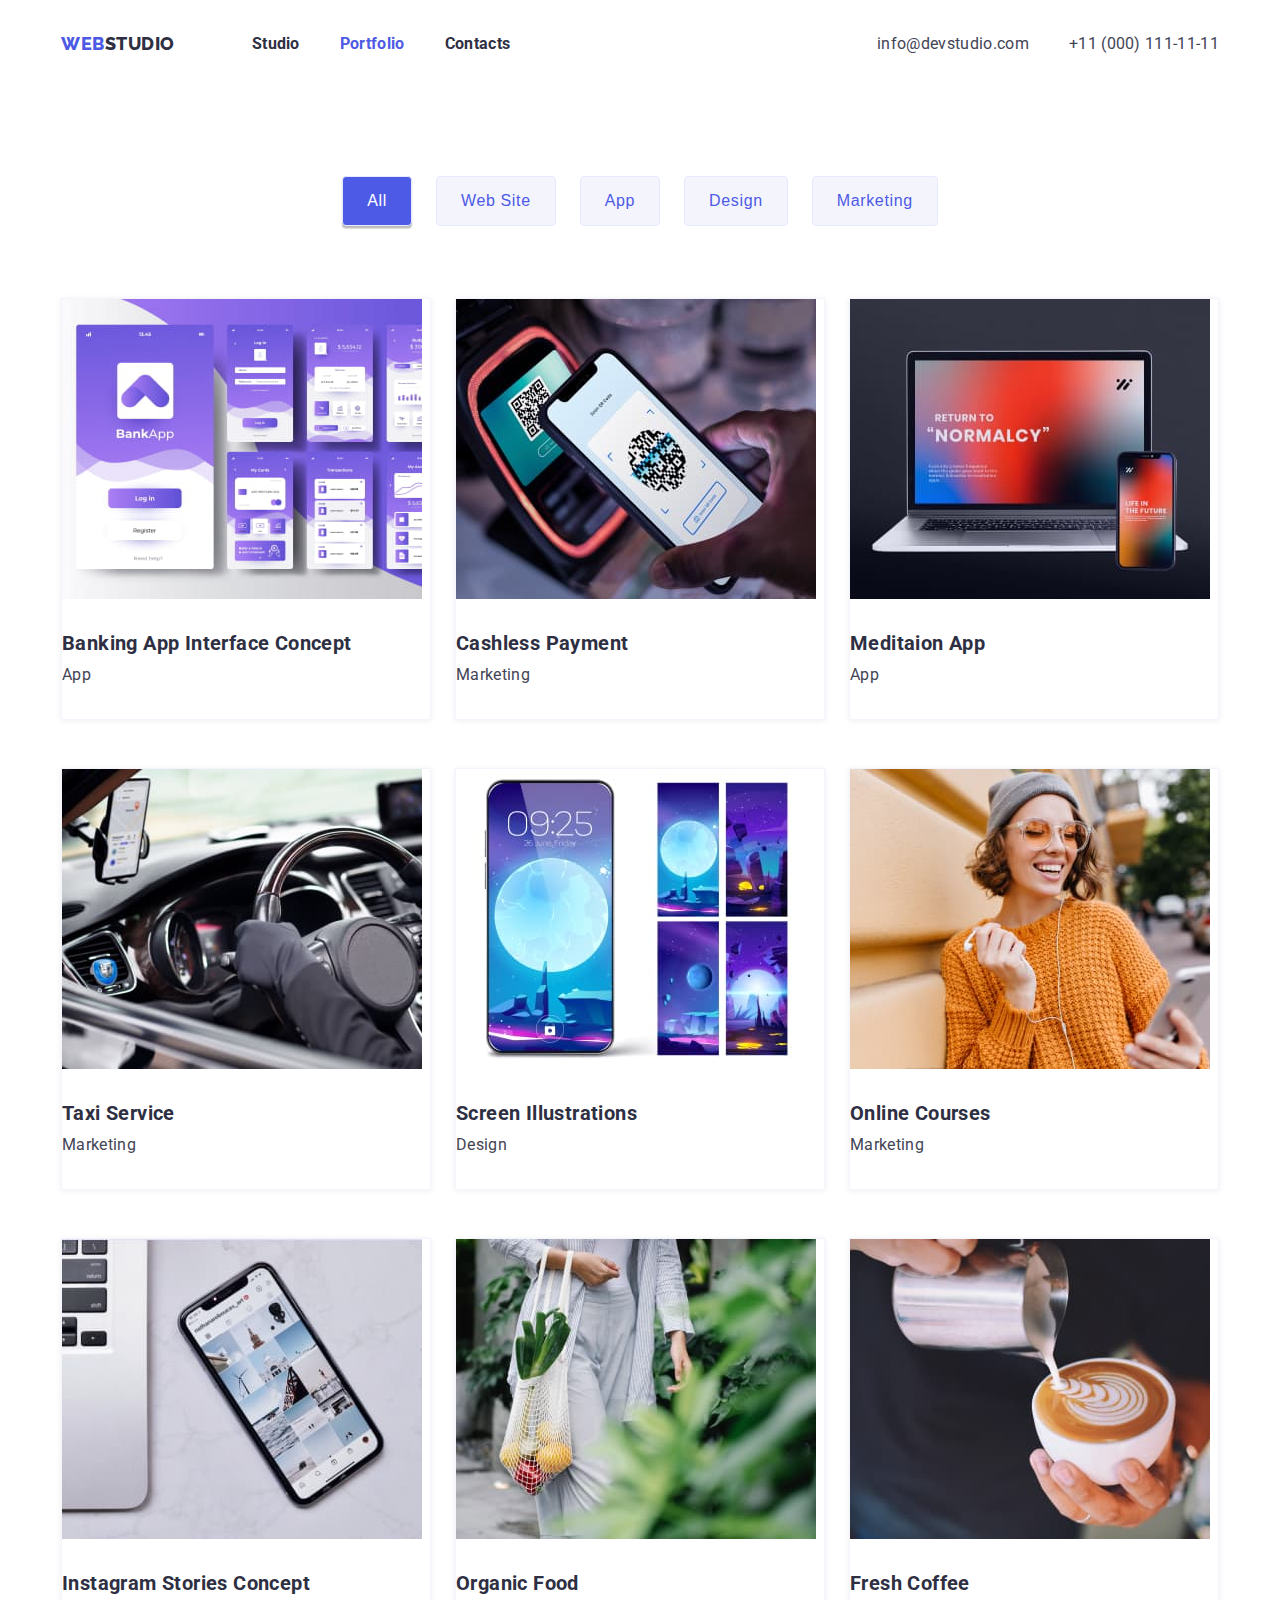
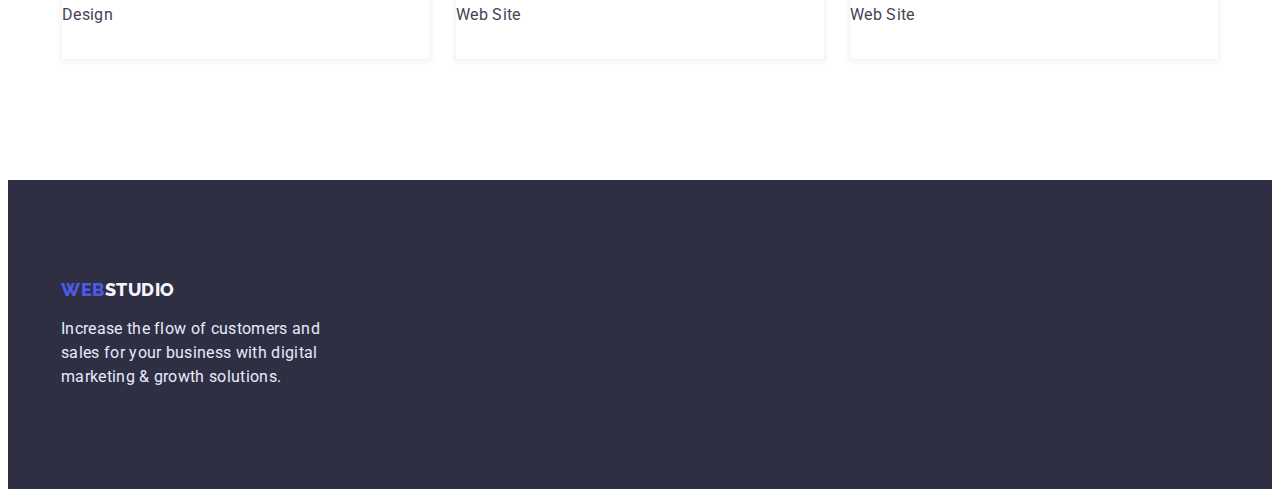
==== commit c6c16e69: "correction" ====
--- a/portfolio.html
+++ b/portfolio.html
@@ -92,16 +92,14 @@
                   height="300"
                 />
                 <div class="portfolio-wrapper">
-<h2 class="porfolio-title">Banking App Interface Concept</h2>
-                <p class="portfolio-text">App</p>
-                <p hidden class="portfolio-text-tip">
-                  14 Stylish and User-Friendly App Design Concepts · Task
-                  Manager App · Calorie Tracker App · Exotic Fruit Ecommerce App
-                  · Cloud Storage App
-                </p>
-                </div>
-                
-                
+                  <h2 class="porfolio-title">Banking App Interface Concept</h2>
+                  <p class="portfolio-text">App</p>
+                  <p hidden class="portfolio-text-tip">
+                    14 Stylish and User-Friendly App Design Concepts · Task
+                    Manager App · Calorie Tracker App · Exotic Fruit Ecommerce
+                    App · Cloud Storage App
+                  </p>
+                </div>
               </a>
             </li>
             <li class="portfolio-item">
@@ -113,15 +111,14 @@
                   height="300"
                 />
                 <div class="portfolio-wrapper">
-<h2 class="porfolio-title">Cashless Payment</h2>
-                <p class="portfolio-text">Marketing</p>
-                <p hidden class="portfolio-text-tip">
-                  14 Stylish and User-Friendly App Design Concepts · Task
-                  Manager App · Calorie Tracker App · Exotic Fruit Ecommerce App
-                  · Cloud Storage App
-                </p>
-                </div>
-                
+                  <h2 class="porfolio-title">Cashless Payment</h2>
+                  <p class="portfolio-text">Marketing</p>
+                  <p hidden class="portfolio-text-tip">
+                    14 Stylish and User-Friendly App Design Concepts · Task
+                    Manager App · Calorie Tracker App · Exotic Fruit Ecommerce
+                    App · Cloud Storage App
+                  </p>
+                </div>
               </a>
             </li>
             <li class="portfolio-item">
@@ -133,15 +130,14 @@
                   height="300"
                 />
                 <div class="portfolio-wrapper">
-<h2 class="porfolio-title">Meditaion App</h2>
-                <p class="portfolio-text">App</p>
-                <p hidden class="portfolio-text-tip">
-                  14 Stylish and User-Friendly App Design Concepts · Task
-                  Manager App · Calorie Tracker App · Exotic Fruit Ecommerce App
-                  · Cloud Storage App
-                </p>
-                </div>
-                
+                  <h2 class="porfolio-title">Meditaion App</h2>
+                  <p class="portfolio-text">App</p>
+                  <p hidden class="portfolio-text-tip">
+                    14 Stylish and User-Friendly App Design Concepts · Task
+                    Manager App · Calorie Tracker App · Exotic Fruit Ecommerce
+                    App · Cloud Storage App
+                  </p>
+                </div>
               </a>
             </li>
             <li class="portfolio-item">
@@ -153,15 +149,14 @@
                   height="300"
                 />
                 <div class="portfolio-wrapper">
-<h2 class="porfolio-title">Taxi Service</h2>
-                <p class="portfolio-text">Marketing</p>
-                <p hidden class="portfolio-text-tip">
-                  14 Stylish and User-Friendly App Design Concepts · Task
-                  Manager App · Calorie Tracker App · Exotic Fruit Ecommerce App
-                  · Cloud Storage App
-                </p>
-                </div>
-                
+                  <h2 class="porfolio-title">Taxi Service</h2>
+                  <p class="portfolio-text">Marketing</p>
+                  <p hidden class="portfolio-text-tip">
+                    14 Stylish and User-Friendly App Design Concepts · Task
+                    Manager App · Calorie Tracker App · Exotic Fruit Ecommerce
+                    App · Cloud Storage App
+                  </p>
+                </div>
               </a>
             </li>
             <li class="portfolio-item">
@@ -173,15 +168,14 @@
                   height="300"
                 />
                 <div class="portfolio-wrapper">
-<h2 class="porfolio-title">Screen Illustrations</h2>
-                <p class="portfolio-text">Design</p>
-                <p hidden class="portfolio-text-tip">
-                  14 Stylish and User-Friendly App Design Concepts · Task
-                  Manager App · Calorie Tracker App · Exotic Fruit Ecommerce App
-                  · Cloud Storage App
-                </p>
-                </div>
-                
+                  <h2 class="porfolio-title">Screen Illustrations</h2>
+                  <p class="portfolio-text">Design</p>
+                  <p hidden class="portfolio-text-tip">
+                    14 Stylish and User-Friendly App Design Concepts · Task
+                    Manager App · Calorie Tracker App · Exotic Fruit Ecommerce
+                    App · Cloud Storage App
+                  </p>
+                </div>
               </a>
             </li>
             <li class="portfolio-item">
@@ -193,15 +187,14 @@
                   height="300"
                 />
                 <div class="portfolio-wrapper">
- <h2 class="porfolio-title">Online Courses</h2>
-                <p class="portfolio-text">Marketing</p>
-                <p hidden class="portfolio-text-tip">
-                  14 Stylish and User-Friendly App Design Concepts · Task
-                  Manager App · Calorie Tracker App · Exotic Fruit Ecommerce App
-                  · Cloud Storage App
-                </p>
-                </div>
-               
+                  <h2 class="porfolio-title">Online Courses</h2>
+                  <p class="portfolio-text">Marketing</p>
+                  <p hidden class="portfolio-text-tip">
+                    14 Stylish and User-Friendly App Design Concepts · Task
+                    Manager App · Calorie Tracker App · Exotic Fruit Ecommerce
+                    App · Cloud Storage App
+                  </p>
+                </div>
               </a>
             </li>
             <li class="portfolio-item">
@@ -213,15 +206,14 @@
                   height="300"
                 />
                 <div class="portfolio-wrapper">
-<h2 class="porfolio-title">Instagram Stories Concept</h2>
-                <p class="portfolio-text">Design</p>
-                <p hidden class="portfolio-text-tip">
-                  14 Stylish and User-Friendly App Design Concepts · Task
-                  Manager App · Calorie Tracker App · Exotic Fruit Ecommerce App
-                  · Cloud Storage App
-                </p>
-                </div>
-                
+                  <h2 class="porfolio-title">Instagram Stories Concept</h2>
+                  <p class="portfolio-text">Design</p>
+                  <p hidden class="portfolio-text-tip">
+                    14 Stylish and User-Friendly App Design Concepts · Task
+                    Manager App · Calorie Tracker App · Exotic Fruit Ecommerce
+                    App · Cloud Storage App
+                  </p>
+                </div>
               </a>
             </li>
             <li class="portfolio-item">
@@ -233,15 +225,14 @@
                   height="300"
                 />
                 <div class="portfolio-wrapper">
- <h2 class="porfolio-title">Organic Food</h2>
-                <p class="portfolio-text">Web Site</p>
-                <p hidden class="portfolio-text-tip">
-                  14 Stylish and User-Friendly App Design Concepts · Task
-                  Manager App · Calorie Tracker App · Exotic Fruit Ecommerce App
-                  · Cloud Storage App
-                </p>
-                </div>
-               
+                  <h2 class="porfolio-title">Organic Food</h2>
+                  <p class="portfolio-text">Web Site</p>
+                  <p hidden class="portfolio-text-tip">
+                    14 Stylish and User-Friendly App Design Concepts · Task
+                    Manager App · Calorie Tracker App · Exotic Fruit Ecommerce
+                    App · Cloud Storage App
+                  </p>
+                </div>
               </a>
             </li>
             <li class="portfolio-item">
@@ -253,15 +244,14 @@
                   height="300"
                 />
                 <div class="portfolio-wrapper">
-
-                </div>
-                <h2 class="porfolio-title">Fresh Coffee</h2>
-                <p class="portfolio-text">Web Site</p>
-                <p hidden class="portfolio-text-tip">
-                  14 Stylish and User-Friendly App Design Concepts · Task
-                  Manager App · Calorie Tracker App · Exotic Fruit Ecommerce App
-                  · Cloud Storage App
-                </p>
+                  <h2 class="porfolio-title">Fresh Coffee</h2>
+                  <p class="portfolio-text">Web Site</p>
+                  <p hidden class="portfolio-text-tip">
+                    14 Stylish and User-Friendly App Design Concepts · Task
+                    Manager App · Calorie Tracker App · Exotic Fruit Ecommerce
+                    App · Cloud Storage App
+                  </p>
+                </div>
               </a>
             </li>
           </ul>
@@ -270,15 +260,14 @@
     </main>
     <footer class="footer">
       <div class="container">
-<a href="./index.html" class="footer-logo link">
-        <span class="footer-logo-accent">web</span>studio</a
-      >
-      <p class="footer-text">
-        Increase the flow of customers and sales for your business with digital
-        marketing & growth solutions.
-      </p>
+        <a href="./index.html" class="footer-logo link">
+          <span class="footer-logo-accent">web</span>studio</a
+        >
+        <p class="footer-text">
+          Increase the flow of customers and sales for your business with
+          digital marketing & growth solutions.
+        </p>
       </div>
-      
     </footer>
   </body>
 </html>
--- a/css/styles.css
+++ b/css/styles.css
@@ -50,7 +50,7 @@
   padding-top: 120px;
   padding-bottom: 120px;
 }
-.hidden{
+.hidden {
   position: absolute;
   white-space: nowrap;
   width: 1px;
@@ -174,12 +174,11 @@
 .benefits-list {
   display: flex;
 }
-.benefits-item{
+.benefits-item {
   width: calc((100% - 72px) / 4);
 }
 .benefits-item:not(:last-child) {
   margin-right: 24px;
- 
 }
 .benefits-title {
   margin-bottom: 8px;
@@ -221,9 +220,10 @@
 }
 .team-item {
   background-color: var(--white-color);
-  box-shadow: 0px 1px 6px rgba(46, 47, 66, 0.08), 0px 1px 1px rgba(46, 47, 66, 0.16), 0px 2px 1px rgba(46, 47, 66, 0.08);
-    border-radius: 0px 0px 4px 4px;
-  }
+  box-shadow: 0px 1px 6px rgba(46, 47, 66, 0.08),
+    0px 1px 1px rgba(46, 47, 66, 0.16), 0px 2px 1px rgba(46, 47, 66, 0.08);
+  border-radius: 0px 0px 4px 4px;
+}
 
 .team-title {
   margin-bottom: 72px;
@@ -235,12 +235,11 @@
   text-transform: capitalize;
   color: var(--dark-color);
 }
-.wrapper-team{
-margin-top: 32px;
-margin-bottom: 32px;
+.wrapper-team {
+  margin-top: 32px;
+  margin-bottom: 32px;
 }
 .team-name {
-  
   margin-bottom: 8px;
   font-weight: 600;
   font-size: 20px;
@@ -250,7 +249,6 @@
   color: var(--dark-color);
 }
 .team-text {
-  
   font-size: 16px;
   line-height: 1.5;
   text-align: center;
@@ -313,7 +311,6 @@
 .menu-button:focus {
   background-color: var(--primary-brand-color);
   color: var(--white-color);
-
 }
 .current-button {
   background-color: var(--primary-brand-color);
@@ -328,17 +325,18 @@
   column-gap: 24px;
   row-gap: 48px;
 }
-.portfolio-item{
+.portfolio-item {
   width: calc((100% - 48px) / 3);
 }
-.portfolio-link{
-  border: 0.5px solid #F4F4FD;
-    box-shadow: 0px 1px 6px rgba(46, 47, 66, 0.08);
-    display: block;}
-    .portfolio-wrapper{
-      margin-top: 32px;
+.portfolio-link {
+  border: 0.5px solid #f4f4fd;
+  box-shadow: 0px 1px 6px rgba(46, 47, 66, 0.08);
+  display: block;
+}
+.portfolio-wrapper {
+  margin-top: 32px;
   margin-bottom: 32px;
-    }
+}
 .porfolio-title {
   margin-bottom: 8px;
   font-weight: 700;
@@ -349,7 +347,6 @@
   color: var(--dark-color);
 }
 .portfolio-text {
-
   font-size: 16px;
   line-height: 1.5;
   letter-spacing: 0.02em;
